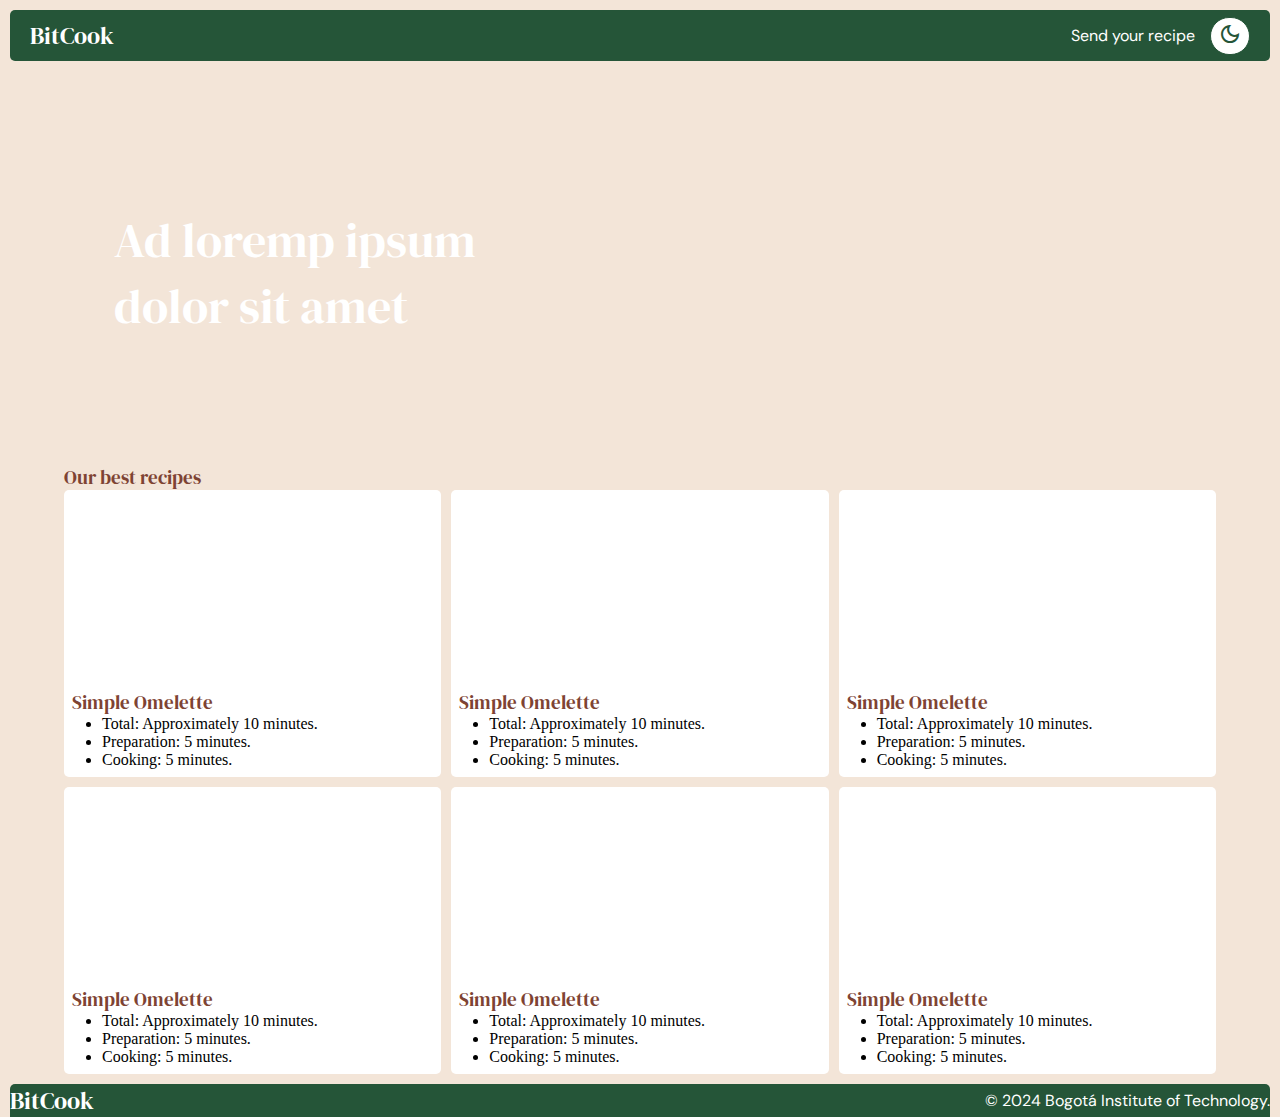
==== index.html @ 10fe2880 "Creación segunda página y arreglos css" ====
<!DOCTYPE html>
<html lang="en">
  <head>
    <meta charset="UTF-8" />
    <meta name="viewport" content="width=device-width, initial-scale=1.0" />
    <title>Document</title>
    <link rel="stylesheet" href="./css/styles.css" />
    <link rel="preconnect" href="https://fonts.googleapis.com" />
    <link rel="preconnect" href="https://fonts.gstatic.com" crossorigin />
    <link
      href="https://fonts.googleapis.com/css2?family=DM+Serif+Display:ital@0;1&display=swap"
      rel="stylesheet"
    />
    <link rel="preconnect" href="https://fonts.googleapis.com" />
    <link rel="preconnect" href="https://fonts.gstatic.com" crossorigin />
    <link
      href="https://fonts.googleapis.com/css2?family=DM+Sans:ital,opsz,wght@0,9..40,100..1000;1,9..40,100..1000&family=DM+Serif+Display:ital@0;1&display=swap"
      rel="stylesheet"
    />
    <link
      rel="stylesheet"
      href="https://fonts.googleapis.com/css2?family=Material+Symbols+Outlined:opsz,wght,FILL,GRAD@20..48,100..700,0..1,-50..200"
    />
  </head>
  <body>
    <header>
      <nav>
        <h2>BitCook</h2>
        <div id="buttons">
          <p>Send your recipe</p>
          <button class="dark-mode-button">
            <i class="material-symbols-outlined">dark_mode</i>
          </button>
        </div>
      </nav>
    </header>
    <main>
      <div id="banner">
        <div id="text">
          <h1>Ad loremp ipsum dolor sit amet</h1>
        </div>
      </div>
      <div>
        <h3>Our best recipes</h3>
      </div>
      <div id="miniatures">
        <div class="miniature">
          <div
            class="miniature-image"
            style="background-image: url(./images/omelette.png)"
          ></div>
          <h3>Simple Omelette</h3>
          <ul>
            <li>Total: Approximately 10 minutes.</li>
            <li>Preparation: 5 minutes.</li>
            <li>Cooking: 5 minutes.</li>
          </ul>
        </div>
        <div class="miniature">
          <div
            class="miniature-image"
            style="background-image: url(./images/omelette.png)"
          ></div>
          <h3>Simple Omelette</h3>
          <ul>
            <li>Total: Approximately 10 minutes.</li>
            <li>Preparation: 5 minutes.</li>
            <li>Cooking: 5 minutes.</li>
          </ul>
        </div>
        <div class="miniature">
          <div
            class="miniature-image"
            style="background-image: url(./images/omelette.png)"
          ></div>
          <h3>Simple Omelette</h3>
          <ul>
            <li>Total: Approximately 10 minutes.</li>
            <li>Preparation: 5 minutes.</li>
            <li>Cooking: 5 minutes.</li>
          </ul>
        </div>
        <div class="miniature">
          <div
            class="miniature-image"
            style="background-image: url(./images/omelette.png)"
          ></div>
          <h3>Simple Omelette</h3>
          <ul>
            <li>Total: Approximately 10 minutes.</li>
            <li>Preparation: 5 minutes.</li>
            <li>Cooking: 5 minutes.</li>
          </ul>
        </div>
        <div class="miniature">
          <div
            class="miniature-image"
            style="background-image: url(./images/omelette.png)"
          ></div>
          <h3>Simple Omelette</h3>
          <ul>
            <li>Total: Approximately 10 minutes.</li>
            <li>Preparation: 5 minutes.</li>
            <li>Cooking: 5 minutes.</li>
          </ul>
        </div>
        <div class="miniature">
          <div
            class="miniature-image"
            style="background-image: url(./images/omelette.png)"
          ></div>
          <h3>Simple Omelette</h3>
          <ul>
            <li>Total: Approximately 10 minutes.</li>
            <li>Preparation: 5 minutes.</li>
            <li>Cooking: 5 minutes.</li>
          </ul>
        </div>
      </div>
    </main>
    <footer>
      <h2>BitCook</h2>
      <p>© 2024 Bogotá Institute of Technology.</p>
    </footer>
  </body>
</html>
---- css/styles.css ----
* {
    box-sizing: border-box;
    margin: 0;
}
body {
    background-color: #F3E5D8;
}
nav {
    background-color: #255538;
    display: flex;
    align-items: center;
    color: white;
    justify-content: space-between;
    border-radius: 5px;
    padding: 0 20px 0 20px;
    height: 4vw;
    margin: 10px;
}
nav h2 {
    font-family: "DM Serif Display", serif;
    font-weight: 400;
}
#buttons {
    display: flex;
    align-items: center;
    justify-content: space-between;
    font-family: "DM Sans", sans-serif;
}
#buttons p {
    padding: 15px;
}
.dark-mode-button {
    background-color: white;
    color: #255538;
    cursor: pointer;
    border: solid 1px;
    border-radius: 20px;
    height: 38px;
    width: 40px;
}
main {
    max-width: 90%;
    margin: 0 auto;
}
#banner {
    background-image: url(../images/omelette.png);
    background-size: cover;
    background-position:center;
    width: 100%;
    height: 30vw;
    display: flex;
    align-items: center;
    justify-content: start;
    color: white;
    margin-top: 20px;
    border-radius: 5px;
}
#text h1{
    text-align: left;
    font-family: "DM Serif Display", serif;
    width: 70%;
    font-weight: 300;
    font-size: 300%;
    padding: 0 0 0 50px;

    
}
h3 {
    color: #7E4333;
    font-family: "DM Serif Display", serif;
    font-weight: 400;
    
}
#miniatures {
    display: grid;
    grid-template-columns: 1fr 1fr 1fr;
    column-gap: 10px;
    row-gap: 10px;
}
.miniature {
    background-color: white;
    display: flex;
    flex-direction: column;
    padding: 8px;
    border-radius: 5px;

}
.miniature-image {
    background-size: cover;
    background-position: center;
    width: 100%;
    height: 15vw;
    border-radius: 5px ;
}
ul {
    padding-left: 30px;
}
footer {
    background-color: #255538;
    border-radius: 5px 5px 0 0;
    display: flex;
    justify-content: space-between;
    margin: 10px 10px 0 10px ;
    color: white;
    align-items: center;
}
footer h2 {
    font-family: "DM Serif Display", serif;
    font-weight: 400;
}
footer p {
    font-family: "DM Sans", sans-serif;
}
#recipe-header {
    background-image: url(../images/omelette.png);
    width: 80%;
    height: 25vw;
    background-position: center;
    background-size: cover;
    border-radius: 5px;
}
#recipe-main {
    margin-top: 40px;
    background-color: white;
    padding: 20px;
    border-radius: 5px;
    display: flex;
    gap: 40px;
}
#right-main {
    display: flex;
    flex-direction: column;
    gap: 40px;
}
#more-recipes-list {
    display: flex;
    flex-direction: column;
}
.lists {
    display: flex;
}
.lists div {
    display: flex;
    flex-direction: column;
}
.lists img {
    height: 80px;
    width: 80px;
}
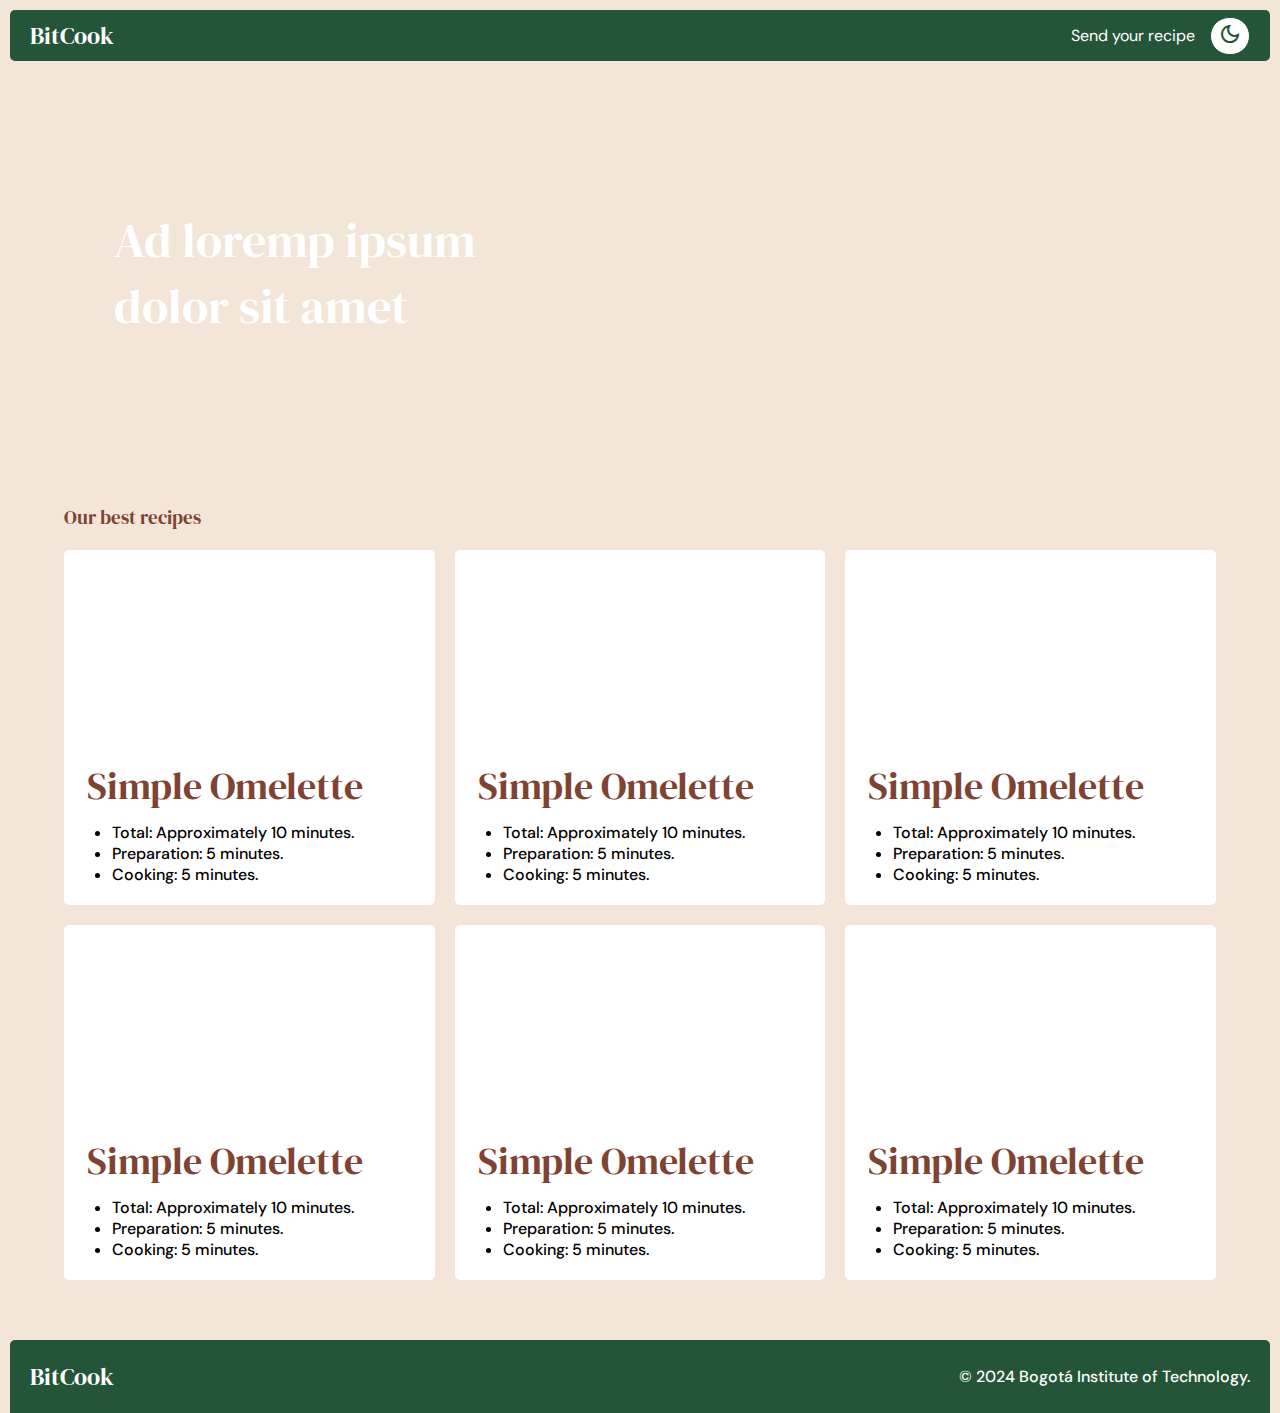
==== commit fcbef109: "Cambios en css" ====
--- a/index.html
+++ b/index.html
@@ -23,23 +23,23 @@
     />
   </head>
   <body>
-    <header>
-      <nav>
-        <h2>BitCook</h2>
-        <div id="buttons">
-          <p>Send your recipe</p>
-          <button class="dark-mode-button">
-            <i class="material-symbols-outlined">dark_mode</i>
-          </button>
+    <nav>
+      <h2><a href="./index.html">BitCook</a></h2>
+      <div id="buttons">
+        <p>Send your recipe</p>
+        <button class="dark-mode-button">
+          <i class="material-symbols-outlined">dark_mode</i>
+        </button>
+      </div>
+    </nav>
+    <main>
+      <header>
+        <div id="banner">
+          <div>
+            <h1>Ad loremp ipsum dolor sit amet</h1>
+          </div>
         </div>
-      </nav>
-    </header>
-    <main>
-      <div id="banner">
-        <div id="text">
-          <h1>Ad loremp ipsum dolor sit amet</h1>
-        </div>
-      </div>
+      </header>
       <div>
         <h3>Our best recipes</h3>
       </div>
@@ -49,7 +49,7 @@
             class="miniature-image"
             style="background-image: url(./images/omelette.png)"
           ></div>
-          <h3>Simple Omelette</h3>
+          <h2 class="title">Simple Omelette</h2>
           <ul>
             <li>Total: Approximately 10 minutes.</li>
             <li>Preparation: 5 minutes.</li>
@@ -61,7 +61,7 @@
             class="miniature-image"
             style="background-image: url(./images/omelette.png)"
           ></div>
-          <h3>Simple Omelette</h3>
+          <h2 class="title">Simple Omelette</h2>
           <ul>
             <li>Total: Approximately 10 minutes.</li>
             <li>Preparation: 5 minutes.</li>
@@ -73,7 +73,7 @@
             class="miniature-image"
             style="background-image: url(./images/omelette.png)"
           ></div>
-          <h3>Simple Omelette</h3>
+          <h2 class="title">Simple Omelette</h2>
           <ul>
             <li>Total: Approximately 10 minutes.</li>
             <li>Preparation: 5 minutes.</li>
@@ -85,7 +85,7 @@
             class="miniature-image"
             style="background-image: url(./images/omelette.png)"
           ></div>
-          <h3>Simple Omelette</h3>
+          <h2 class="title">Simple Omelette</h2>
           <ul>
             <li>Total: Approximately 10 minutes.</li>
             <li>Preparation: 5 minutes.</li>
@@ -97,7 +97,7 @@
             class="miniature-image"
             style="background-image: url(./images/omelette.png)"
           ></div>
-          <h3>Simple Omelette</h3>
+          <h2 class="title">Simple Omelette</h2>
           <ul>
             <li>Total: Approximately 10 minutes.</li>
             <li>Preparation: 5 minutes.</li>
@@ -109,7 +109,7 @@
             class="miniature-image"
             style="background-image: url(./images/omelette.png)"
           ></div>
-          <h3>Simple Omelette</h3>
+          <h2 class="title">Simple Omelette</h2>
           <ul>
             <li>Total: Approximately 10 minutes.</li>
             <li>Preparation: 5 minutes.</li>
@@ -119,7 +119,7 @@
       </div>
     </main>
     <footer>
-      <h2>BitCook</h2>
+      <h2><a href="./index.html">BitCook</a></h2>
       <p>© 2024 Bogotá Institute of Technology.</p>
     </footer>
   </body>
--- a/css/styles.css
+++ b/css/styles.css
@@ -16,9 +16,11 @@
     height: 4vw;
     margin: 10px;
 }
-nav h2 {
-    font-family: "DM Serif Display", serif;
-    font-weight: 400;
+nav h2 a {
+    font-family: "DM Serif Display", serif;
+    font-weight: 400;
+    text-decoration: none;
+    color: white;
 }
 #buttons {
     display: flex;
@@ -42,6 +44,11 @@
     max-width: 90%;
     margin: 0 auto;
 }
+main h2 {
+    color: #7E4333;
+    font-family: "DM Serif Display";
+    font-weight: 400;
+}
 #banner {
     background-image: url(../images/omelette.png);
     background-size: cover;
@@ -52,37 +59,47 @@
     align-items: center;
     justify-content: start;
     color: white;
-    margin-top: 20px;
-    border-radius: 5px;
-}
-#text h1{
+    margin: 20px 0 40px 0;
+    border-radius: 5px;
+}
+h1 {
     text-align: left;
     font-family: "DM Serif Display", serif;
     width: 70%;
     font-weight: 300;
     font-size: 300%;
     padding: 0 0 0 50px;
-
-    
-}
+}
+
 h3 {
     color: #7E4333;
     font-family: "DM Serif Display", serif;
     font-weight: 400;
     
+}
+.title {
+    font-size: 38px;
+}
+#more-recipes-list h3 {
+    color: black;
+}
+main p, li, footer p {
+    font-family: "DM Sans", sans-serif;
+    font-weight: 500;
 }
 #miniatures {
     display: grid;
     grid-template-columns: 1fr 1fr 1fr;
-    column-gap: 10px;
-    row-gap: 10px;
+    gap: 20px;
+    margin-top: 20px;
 }
 .miniature {
     background-color: white;
     display: flex;
     flex-direction: column;
-    padding: 8px;
-    border-radius: 5px;
+    padding: 8px 8px 20px 8px;
+    border-radius: 5px;
+    gap: 10px;
 
 }
 .miniature-image {
@@ -92,58 +109,106 @@
     height: 15vw;
     border-radius: 5px ;
 }
-ul {
-    padding-left: 30px;
+.miniature h2 {
+    padding-left: 15px;
+}
+#recipe-header {
+    background-image: url(../images/omelette.png);
+    width: 100%;
+    height: 25vw;
+    background-position: center;
+    background-size: cover;
+    border-radius: 5px;
+}
+#recipe-main {
+    margin-top: 40px;
+    background-color: #F3E5D8;
+    padding: 20px;
+    border-radius: 5px;
+    display: flex;
+    gap: 40px;
+    justify-content: space-between;
+}
+
+#preparation-time {
+    background-color: #FFF7FC;
+    padding: 20px;
+    margin: 10px 0 10px 0;
+}
+#preparation-time ul {
+    padding: 20px;
+}
+#right-main {
+    display: flex;
+    flex-direction: column;
+    gap: 40px;
+}
+#first-box, #second-box, #third-box{
+    background-color: white;
+    padding: 20px;
+    border-radius: 5px;
+
+}
+#second-box ul {
+    padding-inline-start: 25px;
+    padding-top: 10px;
+    padding-bottom: 10px;
+}
+#second-box table{
+    table-layout: fixed;
+    border-collapse: collapse;
+    width: 17vw;
+}
+th, td{
+    border-bottom: 1px solid #7E4333; 
+    white-space: nowrap; 
+    text-align: left;  
+    padding: 10px 0;
+    font-family: "DM Sans", sans-serif;
+
+}
+td {
+    &:last-child {
+      text-align: right;
+      color: #7E4333;
+      font-weight: bold;
+    }
+}
+#more-recipes-list div {
+    display: flex;
+    flex-direction: row;
+    padding: 10px;
+}
+#more-recipes-list {
+    display: flex;
+    flex-direction: column;
+}
+.lists-img {
+    background-position: center;
+    background-size: cover;
+    width: 40%;
+    height: 5vw;
+    border-radius: 5px;
+}
+.lists{
+    flex-wrap: wrap;
 }
 footer {
     background-color: #255538;
     border-radius: 5px 5px 0 0;
     display: flex;
     justify-content: space-between;
-    margin: 10px 10px 0 10px ;
-    color: white;
-    align-items: center;
-}
-footer h2 {
-    font-family: "DM Serif Display", serif;
-    font-weight: 400;
-}
-footer p {
-    font-family: "DM Sans", sans-serif;
-}
-#recipe-header {
-    background-image: url(../images/omelette.png);
-    width: 80%;
-    height: 25vw;
-    background-position: center;
-    background-size: cover;
-    border-radius: 5px;
-}
-#recipe-main {
-    margin-top: 40px;
-    background-color: white;
-    padding: 20px;
-    border-radius: 5px;
-    display: flex;
-    gap: 40px;
-}
-#right-main {
-    display: flex;
-    flex-direction: column;
-    gap: 40px;
-}
-#more-recipes-list {
-    display: flex;
-    flex-direction: column;
-}
-.lists {
-    display: flex;
-}
-.lists div {
-    display: flex;
-    flex-direction: column;
-}
-.lists img {
-    height: 80px;
-    width: 80px;
-}+    margin: 60px 10px 0 10px ;
+    color: white;
+    align-items: center;
+    padding: 20px;
+}
+footer h2 a {
+    font-family: "DM Serif Display", serif;
+    font-weight: 400;
+    text-decoration: none;
+    color: white;
+}
+
+
+
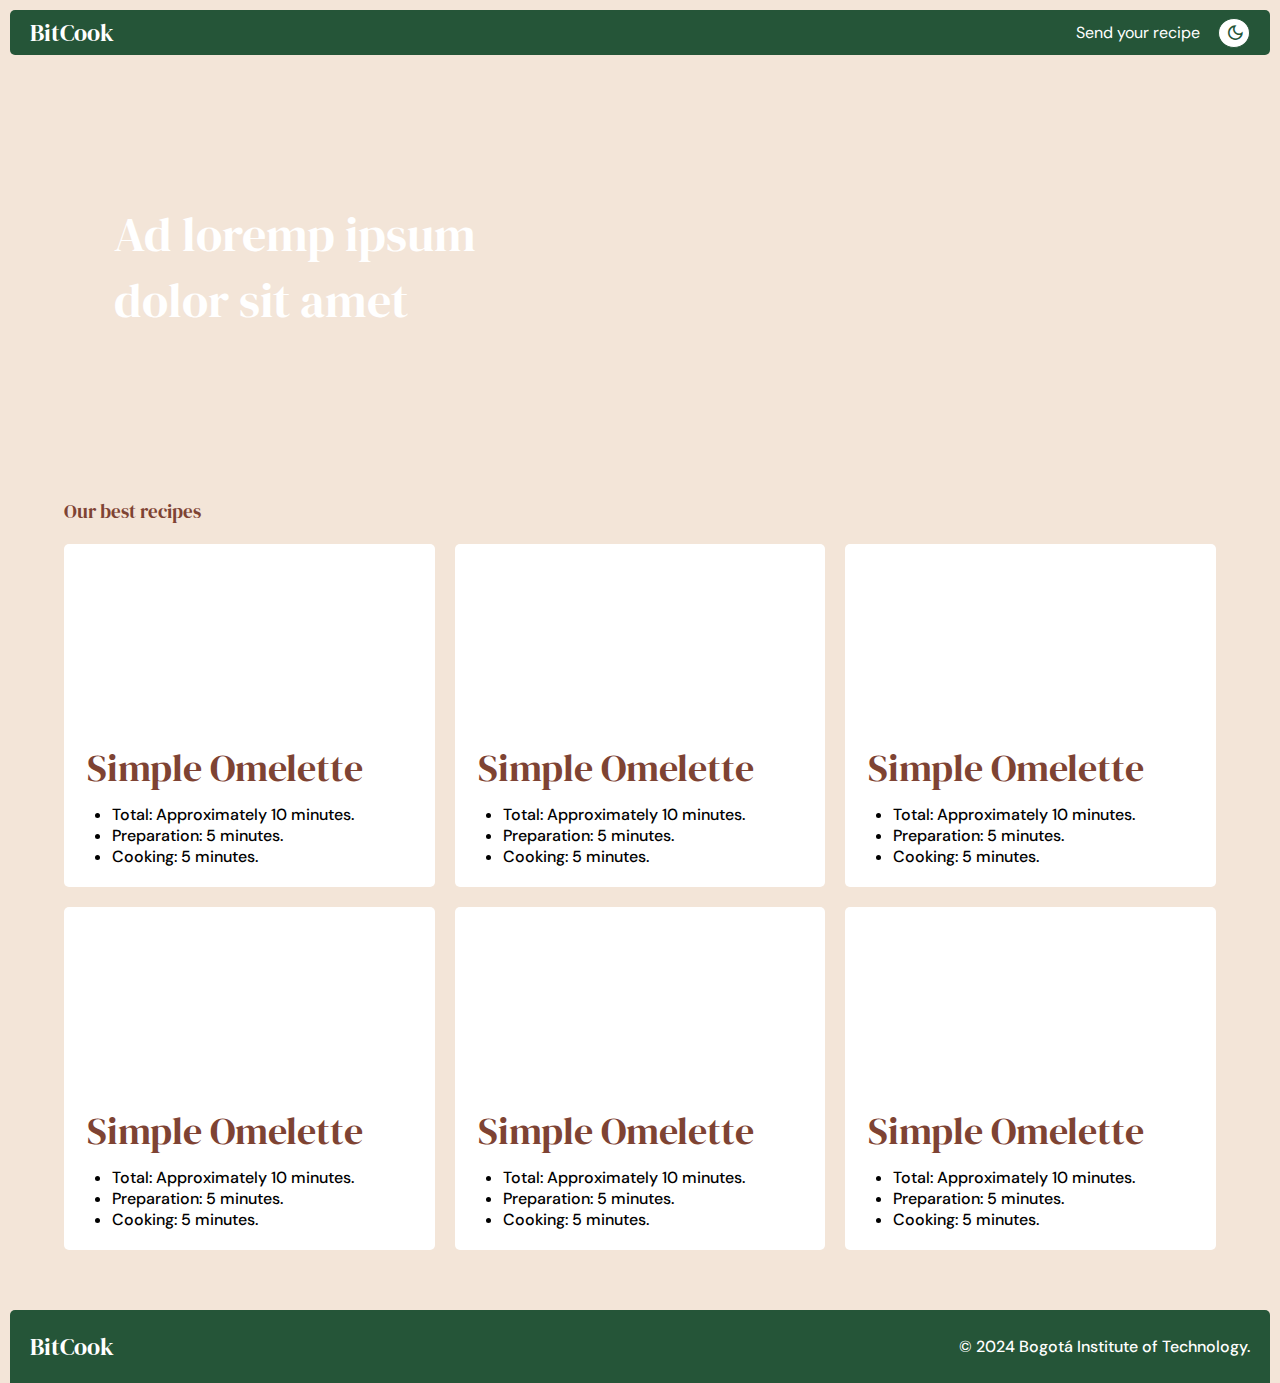
==== commit 8170319e: "Modo oscuro para el home y botón con tamaño dinámico" ====
--- a/index.html
+++ b/index.html
@@ -3,8 +3,7 @@
   <head>
     <meta charset="UTF-8" />
     <meta name="viewport" content="width=device-width, initial-scale=1.0" />
-    <title>Document</title>
-    <link rel="stylesheet" href="./css/styles.css" />
+    <title></title>
     <link rel="preconnect" href="https://fonts.googleapis.com" />
     <link rel="preconnect" href="https://fonts.gstatic.com" crossorigin />
     <link
@@ -21,18 +20,20 @@
       rel="stylesheet"
       href="https://fonts.googleapis.com/css2?family=Material+Symbols+Outlined:opsz,wght,FILL,GRAD@20..48,100..700,0..1,-50..200"
     />
+    <link rel="stylesheet" href="./css/styles.css" />
+    <script defer src="./js/script.js"></script>
   </head>
   <body>
     <nav>
       <h2><a href="./index.html">BitCook</a></h2>
       <div id="buttons">
-        <p>Send your recipe</p>
+        <p><a href="./form.html">Send your recipe</a></p>
         <button class="dark-mode-button">
           <i class="material-symbols-outlined">dark_mode</i>
         </button>
       </div>
     </nav>
-    <main>
+    <main id="home-main">
       <header>
         <div id="banner">
           <div>
@@ -44,7 +45,7 @@
         <h3>Our best recipes</h3>
       </div>
       <div id="miniatures">
-        <div class="miniature">
+        <div class="miniature lm-card-bg">
           <div
             class="miniature-image"
             style="background-image: url(./images/omelette.png)"
@@ -56,7 +57,7 @@
             <li>Cooking: 5 minutes.</li>
           </ul>
         </div>
-        <div class="miniature">
+        <div class="miniature lm-card-bg">
           <div
             class="miniature-image"
             style="background-image: url(./images/omelette.png)"
@@ -68,7 +69,7 @@
             <li>Cooking: 5 minutes.</li>
           </ul>
         </div>
-        <div class="miniature">
+        <div class="miniature lm-card-bg">
           <div
             class="miniature-image"
             style="background-image: url(./images/omelette.png)"
@@ -80,7 +81,7 @@
             <li>Cooking: 5 minutes.</li>
           </ul>
         </div>
-        <div class="miniature">
+        <div class="miniature lm-card-bg">
           <div
             class="miniature-image"
             style="background-image: url(./images/omelette.png)"
@@ -92,7 +93,7 @@
             <li>Cooking: 5 minutes.</li>
           </ul>
         </div>
-        <div class="miniature">
+        <div class="miniature lm-card-bg">
           <div
             class="miniature-image"
             style="background-image: url(./images/omelette.png)"
@@ -104,7 +105,7 @@
             <li>Cooking: 5 minutes.</li>
           </ul>
         </div>
-        <div class="miniature">
+        <div class="miniature lm-card-bg">
           <div
             class="miniature-image"
             style="background-image: url(./images/omelette.png)"
--- a/css/styles.css
+++ b/css/styles.css
@@ -5,20 +5,42 @@
 body {
     background-color: #F3E5D8;
 }
+
+/* Dark Mode Styles */
+.dm-body {
+    background-color: black;
+}
+.dm-txt {
+    color: white;
+}
+.dm-card-bg {
+    background-color: #2F2F2F;
+}
+
+/* Light Mode Styles */
+.lm-card-bg {
+    background-color: white;
+}
+
+
+/* NAV BAR */
+
 nav {
     background-color: #255538;
     display: flex;
-    align-items: center;
-    color: white;
+    align-items:center;
+    
     justify-content: space-between;
     border-radius: 5px;
-    padding: 0 20px 0 20px;
-    height: 4vw;
+    padding: 20px;
+    height: 5vh;
     margin: 10px;
 }
 nav h2 a {
     font-family: "DM Serif Display", serif;
     font-weight: 400;
+}
+a {
     text-decoration: none;
     color: white;
 }
@@ -36,10 +58,16 @@
     color: #255538;
     cursor: pointer;
     border: solid 1px;
-    border-radius: 20px;
-    height: 38px;
-    width: 40px;
-}
+    border-radius: 50%;
+    width: 17%;
+}
+.material-symbols-outlined {
+    line-height: normal;
+    font-size: 155%;
+  }
+  
+
+
 main {
     max-width: 90%;
     margin: 0 auto;
@@ -49,6 +77,9 @@
     font-family: "DM Serif Display";
     font-weight: 400;
 }
+
+/* HOME */
+
 #banner {
     background-image: url(../images/omelette.png);
     background-size: cover;
@@ -94,7 +125,6 @@
     margin-top: 20px;
 }
 .miniature {
-    background-color: white;
     display: flex;
     flex-direction: column;
     padding: 8px 8px 20px 8px;
@@ -106,12 +136,15 @@
     background-size: cover;
     background-position: center;
     width: 100%;
-    height: 15vw;
+    height: 20vh;
     border-radius: 5px ;
 }
 .miniature h2 {
     padding-left: 15px;
 }
+
+/* RECIPES */
+
 #recipe-header {
     background-image: url(../images/omelette.png);
     width: 100%;
@@ -123,7 +156,7 @@
 #recipe-main {
     margin-top: 40px;
     background-color: #F3E5D8;
-    padding: 20px;
+    
     border-radius: 5px;
     display: flex;
     gap: 40px;
@@ -157,12 +190,11 @@
 #second-box table{
     table-layout: fixed;
     border-collapse: collapse;
-    width: 17vw;
+    width: -webkit-fill-available;
 }
 th, td{
     border-bottom: 1px solid #7E4333; 
-    white-space: nowrap; 
-    text-align: left;  
+    white-space: nowrap;  
     padding: 10px 0;
     font-family: "DM Sans", sans-serif;
 
@@ -185,14 +217,68 @@
 }
 .lists-img {
     background-position: center;
-    background-size: cover;
-    width: 40%;
-    height: 5vw;
-    border-radius: 5px;
+    background-size:100%;
+    width: 45%;
+    border-radius: 5px;
+    aspect-ratio: 1 / 1;
+    background-repeat: no-repeat;
+    object-fit: cover;
 }
 .lists{
     flex-wrap: wrap;
 }
+
+/* FORM */
+
+main#form {
+    max-width: 60%;
+    margin-top: 40px;
+}
+#form div {
+    padding: 10px;
+}
+#recipe-form h2 {
+    font-size: 40px;
+}
+label{
+    font-family:"DM Serif Display", serif;
+    color: #7E4333;
+    font-weight: 500;
+    font-size: 24px;
+}
+#recipe-form {
+    background-color: white;
+    
+    border-radius: 5px;
+}
+input {
+    width: 100%;
+    display: block;
+    background-color: #DFDFDF;
+    border: none;
+    border-radius: 5px;
+    
+}
+#recipe-name, #prep-time {
+    height: 3vw;
+    margin: 10px 0 0 0;
+}
+#ingredients, #instructions {
+    height: 10vw;
+    margin: 10px 0 0 0;
+}
+#form button {
+    background-color: #255538;
+    border: none;
+    color: white;
+    padding: 10px 40px;
+    border-radius: 5px;
+    margin: 10px 0 20px 10px; 
+    cursor: pointer;
+}
+
+/* FOOTER */
+
 footer {
     background-color: #255538;
     border-radius: 5px 5px 0 0;
@@ -203,12 +289,61 @@
     align-items: center;
     padding: 20px;
 }
-footer h2 a {
+footer a {
     font-family: "DM Serif Display", serif;
     font-weight: 400;
     text-decoration: none;
     color: white;
 }
-
-
-
+footer p {
+    text-align: right;
+}
+
+/* MEDIA QUERY */
+@media (max-width: 844px) {
+    h1 {
+        font-size: 200%;
+    }
+    #recipe-header {
+        height: 40vw;
+    }
+    #recipe-main {
+    gap: 20px;
+    flex-direction: column;
+    }
+    #miniatures {
+        grid-template-columns: 1fr 1fr;
+        gap: 20px;
+    }
+    h2 {
+        font-size: 24px;
+    }
+    .title {
+        font-size: 24px;
+    }
+    main#form {
+        max-width: 90%;
+    }
+    .lists-img {
+        width: 15%;
+    }
+    .lists {
+        align-content: flex-start;
+    }
+}
+
+@media (max-width:480px) {
+    #banner {
+        height: 40vw;
+    }
+    h1 {
+        font-size: 150%;
+    }
+    #miniatures {
+        grid-template-columns: 1fr;
+    }
+    .lists-img {
+        width: 50%;
+    }
+}
+
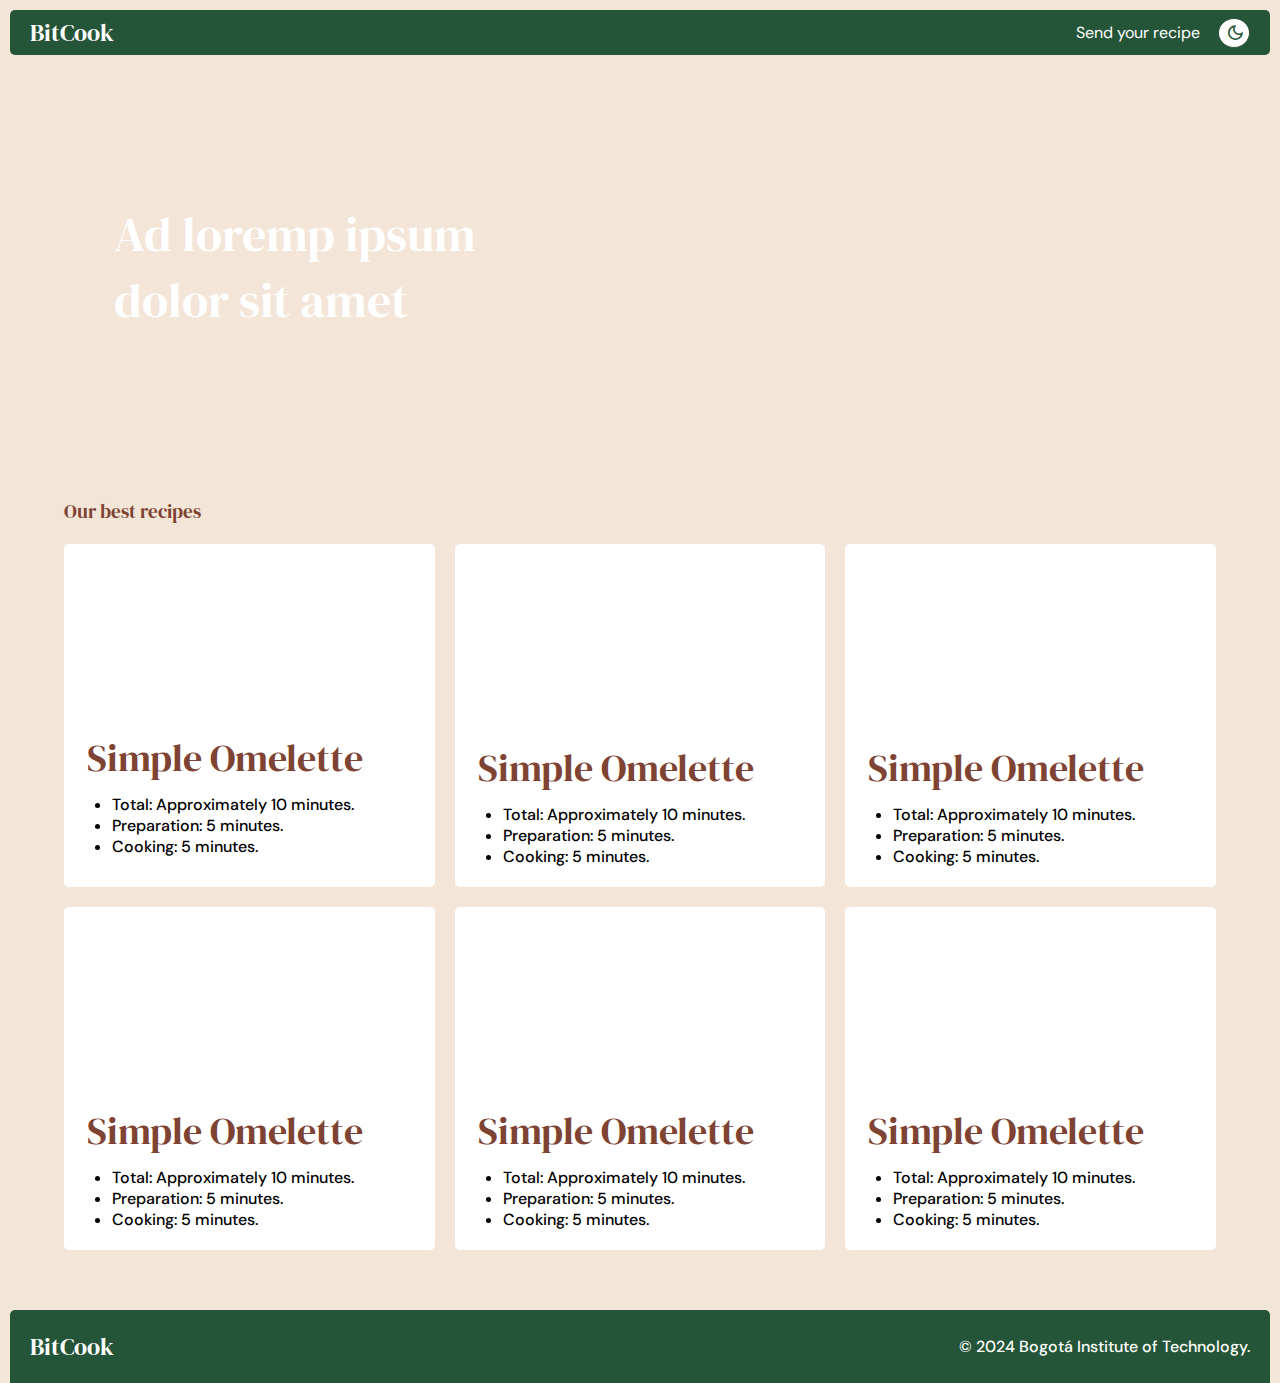
==== commit 2c5e9d7e: "Test anchor a página de recipes" ====
--- a/index.html
+++ b/index.html
@@ -3,7 +3,7 @@
   <head>
     <meta charset="UTF-8" />
     <meta name="viewport" content="width=device-width, initial-scale=1.0" />
-    <title></title>
+    <title>Home page</title>
     <link rel="preconnect" href="https://fonts.googleapis.com" />
     <link rel="preconnect" href="https://fonts.gstatic.com" crossorigin />
     <link
@@ -46,11 +46,13 @@
       </div>
       <div id="miniatures">
         <div class="miniature lm-card-bg">
-          <div
-            class="miniature-image"
-            style="background-image: url(./images/omelette.png)"
-          ></div>
-          <h2 class="title">Simple Omelette</h2>
+          <a href="./recipe.html">
+            <div
+              class="miniature-image"
+              style="background-image: url(./images/omelette.png)"
+            ></div>
+            <h2 class="title">Simple Omelette</h2>
+          </a>
           <ul>
             <li>Total: Approximately 10 minutes.</li>
             <li>Preparation: 5 minutes.</li>
